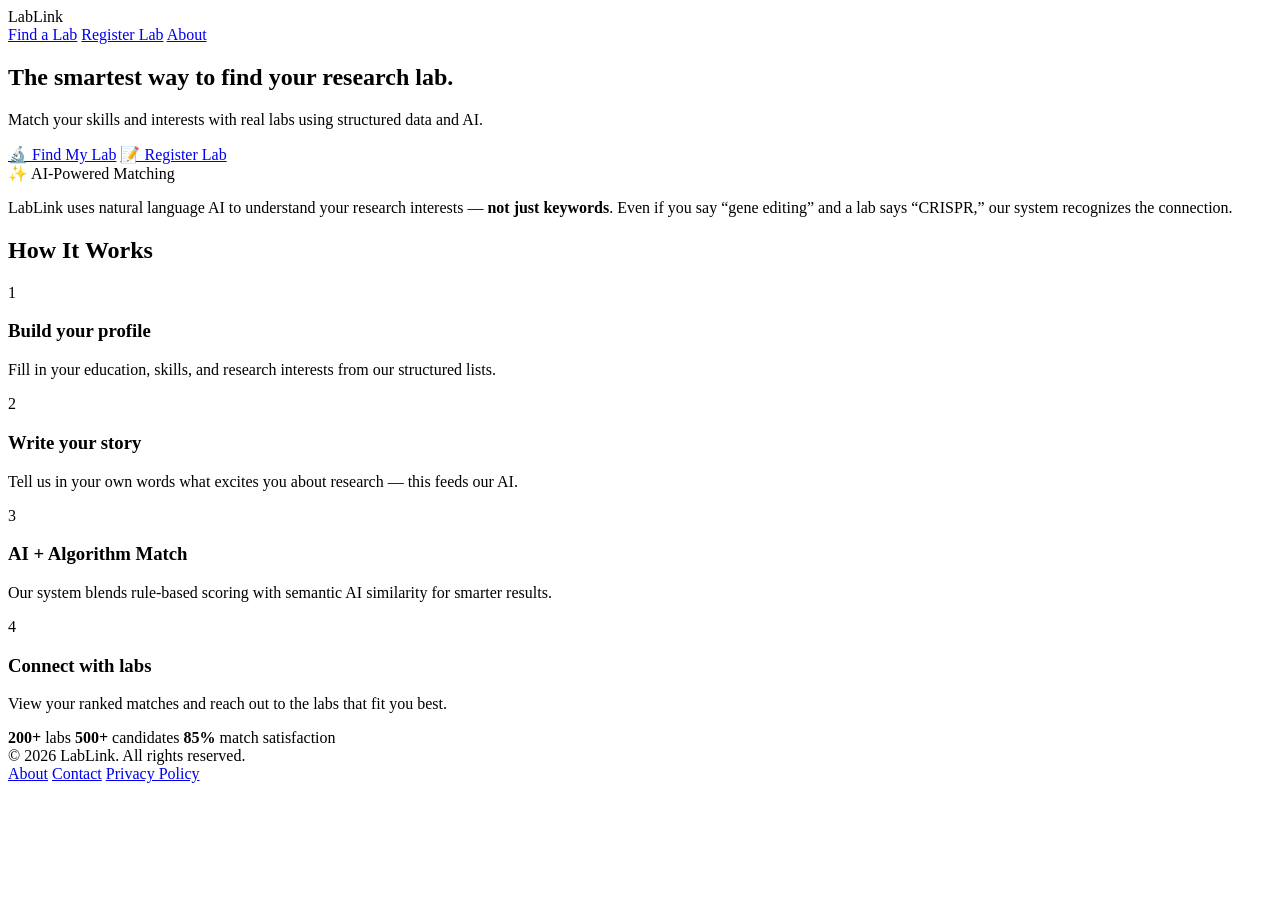
==== index.html @ e0b558b6 "Create index.html" ====
<!DOCTYPE html>
<html lang="en">
<head>
    <meta charset="UTF-8" />
    <meta name="viewport" content="width=device-width, initial-scale=1.0" />
    <title>LabLink – Smart Research Lab Matching</title>
    <link rel="stylesheet" href="styles/main.css" />
</head>
<body>

    <!-- ===== NAVIGATION ===== -->
    <header class="navbar">
        <div class="container nav-container">
            <div class="logo">LabLink</div>
            <nav>
                <a href="pages/candidate-profile.html" class="nav-link">Find a Lab</a>
                <a href="#" class="nav-link">Register Lab</a>
                <a href="#" class="nav-link">About</a>
            </nav>
        </div>
    </header>

    <!-- ===== HERO SECTION ===== -->
    <section class="hero">
        <div class="container hero-content">
            <h1>The smartest way to find your research lab.</h1>
            <p class="subheadline">Match your skills and interests with real labs using structured data and AI.</p>
            <div class="cta-group">
                <a href="pages/candidate-profile.html" class="btn btn-primary">🔬 Find My Lab</a>
                <a href="#" class="btn btn-outline">📝 Register Lab</a>
            </div>
        </div>
    </section>


    <section class="ai-callout">
        <div class="container">
            <div class="ai-badge">✨ AI-Powered Matching</div>
            <p class="ai-callout-text">
                LabLink uses natural language AI to understand your research interests — <strong>not just keywords</strong>.
                Even if you say “gene editing” and a lab says “CRISPR,” our system recognizes the connection.
            </p>
        </div>
    </section>


    <section class="how-it-works">
        <div class="container">
            <h2>How It Works</h2>
            <div class="steps-grid">

                <div class="step-card">
                    <div class="step-number">1</div>
                    <h3>Build your profile</h3>
                    <p>Fill in your education, skills, and research interests from our structured lists.</p>
                </div>

                <div class="step-card">
                    <div class="step-number">2</div>
                    <h3>Write your story</h3>
                    <p>Tell us in your own words what excites you about research — this feeds our AI.</p>
                </div>

                <div class="step-card">
                    <div class="step-number">3</div>
                    <h3>AI + Algorithm Match</h3>
                    <p>Our system blends rule-based scoring with semantic AI similarity for smarter results.</p>
                </div>

                <div class="step-card">
                    <div class="step-number">4</div>
                    <h3>Connect with labs</h3>
                    <p>View your ranked matches and reach out to the labs that fit you best.</p>
                </div>

            </div>
        </div>
    </section>

    <!-- ===== STATS BAR ===== -->
    <section class="stats-bar">
        <div class="container stats-grid">
            <span><strong>200+</strong> labs</span>
            <span><strong>500+</strong> candidates</span>
            <span><strong>85%</strong> match satisfaction</span>
        </div>
    </section>

    <!-- ===== FOOTER ===== -->
    <footer class="footer">
        <div class="container footer-content">
            <span>&copy; 2026 LabLink. All rights reserved.</span>
            <nav>
                <a href="#">About</a>
                <a href="#">Contact</a>
                <a href="#">Privacy Policy</a>
            </nav>
        </div>
    </footer>

</body>
</html>
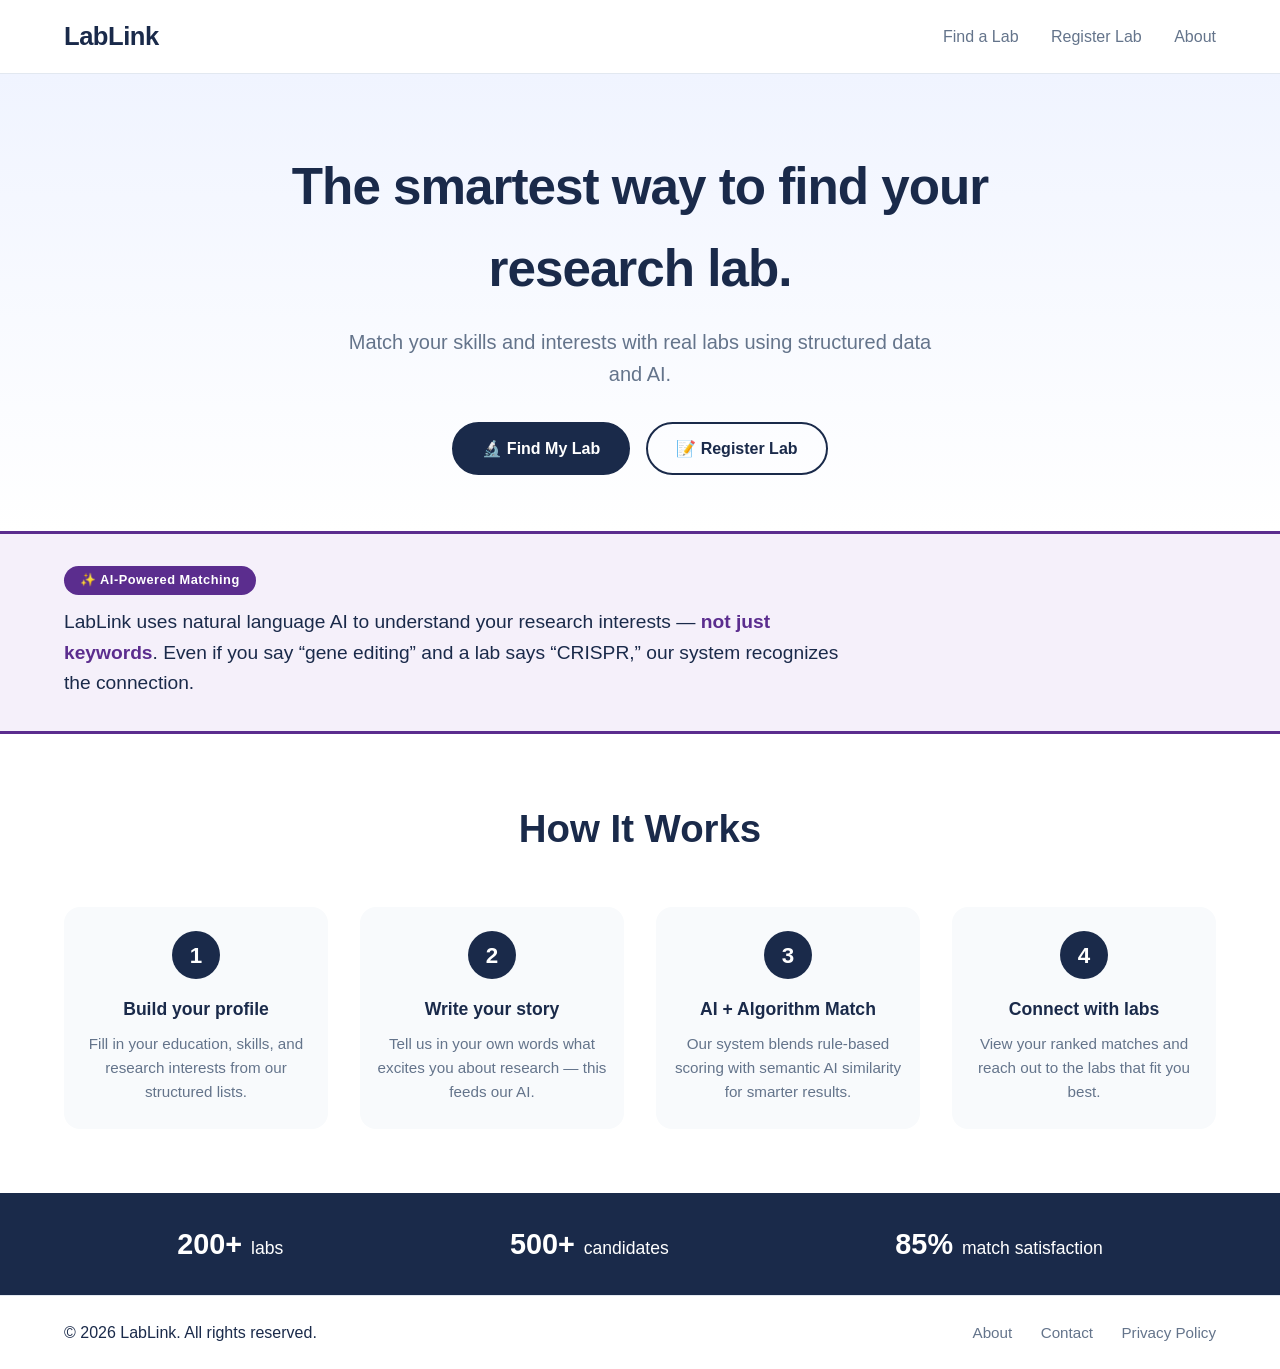
==== commit 8276bfee: "Update index.html" ====
--- a/index.html
+++ b/index.html
@@ -15,7 +15,7 @@
             <nav>
                 <a href="pages/candidate-profile.html" class="nav-link">Find a Lab</a>
                 <a href="#" class="nav-link">Register Lab</a>
-                <a href="#" class="nav-link">About</a>
+                  <a href="/about.html" class="nav-link">About</a>
             </nav>
         </div>
     </header>
--- a/styles/main.css
+++ b/styles/main.css
@@ -0,0 +1,823 @@
+/* ============================================================
+   LABLINK – STYLESHEET (W4D1 + D2 + D3)
+   Includes AI purple (#5B2D8E), three badges, pills, details, loading.
+   ============================================================ */
+
+:root {
+    --color-navy: #1A2A4A;
+    --color-teal: #0D9488;
+    --color-gold: #D4A02B;
+    --color-bg: #F8FAFC;
+    --color-ai: #5B2D8E;
+    --color-white: #ffffff;
+    --color-gray: #64748B;
+    --color-light-gray: #E2E8F0;
+    --font-base: -apple-system, BlinkMacSystemFont, 'Segoe UI', Roboto, sans-serif;
+}
+
+* {
+    margin: 0;
+    padding: 0;
+    box-sizing: border-box;
+}
+
+body {
+    font-family: var(--font-base);
+    background-color: var(--color-bg);
+    color: var(--color-navy);
+    line-height: 1.6;
+    display: flex;
+    flex-direction: column;
+    min-height: 100vh;
+}
+
+.container {
+    max-width: 1200px;
+    margin: 0 auto;
+    padding: 0 24px;
+}
+
+/* ----- Buttons ----- */
+.btn {
+    display: inline-block;
+    padding: 12px 28px;
+    border-radius: 40px;
+    font-weight: 600;
+    text-decoration: none;
+    cursor: pointer;
+    border: 2px solid transparent;
+    transition: all 0.2s ease;
+    font-size: 1rem;
+}
+.btn-primary {
+    background-color: var(--color-navy);
+    color: white;
+    border-color: var(--color-navy);
+}
+.btn-primary:hover {
+    background-color: #2c4270;  /* 悬停变暗 */
+}
+.btn-outline {
+    background-color: transparent;
+    color: var(--color-navy);
+    border-color: var(--color-navy);
+}
+.btn-outline:hover {
+    background-color: var(--color-navy);
+    color: white;
+}
+.btn-secondary {
+    background-color: var(--color-teal);
+    color: white;
+    border: none;
+    padding: 8px 18px;
+    border-radius: 30px;
+    font-weight: 600;
+}
+.btn-secondary:hover {
+    opacity: 0.85;
+}
+.btn-large {
+    padding: 16px 48px;
+    font-size: 1.2rem;
+}
+.btn-sm {
+    padding: 6px 16px;
+    font-size: 0.85rem;
+}
+
+/* ----- Navigation ----- */
+.navbar {
+    background: white;
+    padding: 16px 0;
+    border-bottom: 1px solid var(--color-light-gray);
+    box-shadow: 0 1px 4px rgba(0,0,0,0.04);
+}
+.nav-container {
+    display: flex;
+    justify-content: space-between;
+    align-items: center;
+}
+.logo {
+    font-size: 1.6rem;
+    font-weight: 700;
+    color: var(--color-navy);
+    letter-spacing: -0.5px;
+}
+.nav-link {
+    margin-left: 28px;
+    color: var(--color-gray);
+    text-decoration: none;
+    font-weight: 500;
+}
+.nav-link:hover,
+.nav-link.active {
+    color: var(--color-navy);
+}
+
+/* ----- Hero (首页) ----- */
+.hero {
+    padding: 72px 0 56px;
+    text-align: center;
+    background: linear-gradient(180deg, #f0f4ff 0%, white 100%);
+}
+.hero h1 {
+    font-size: 3.2rem;
+    font-weight: 800;
+    letter-spacing: -1px;
+    max-width: 800px;
+    margin: 0 auto 16px;
+}
+.subheadline {
+    font-size: 1.25rem;
+    color: var(--color-gray);
+    max-width: 600px;
+    margin: 0 auto 32px;
+}
+.cta-group {
+    display: flex;
+    gap: 16px;
+    justify-content: center;
+    flex-wrap: wrap;
+}
+
+/* ----- AI Callout ----- */
+.ai-callout {
+    background: #f5f0fa;
+    border-top: 3px solid var(--color-ai);
+    border-bottom: 3px solid var(--color-ai);
+    padding: 32px 0;
+    margin: 0;
+}
+.ai-badge {
+    display: inline-block;
+    background: var(--color-ai);
+    color: white;
+    font-weight: 700;
+    font-size: 0.8rem;
+    padding: 4px 16px;
+    border-radius: 30px;
+    letter-spacing: 0.5px;
+    margin-bottom: 12px;
+}
+.ai-callout-text {
+    font-size: 1.2rem;
+    max-width: 800px;
+    color: var(--color-navy);
+}
+.ai-callout-text strong {
+    color: var(--color-ai);
+}
+
+/* ----- How It Works (4 Steps) ----- */
+.how-it-works {
+    padding: 64px 0;
+    background: white;
+}
+.how-it-works h2 {
+    text-align: center;
+    font-size: 2.4rem;
+    margin-bottom: 48px;
+}
+.steps-grid {
+    display: grid;
+    grid-template-columns: repeat(4, 1fr);
+    gap: 32px;
+}
+.step-card {
+    text-align: center;
+    padding: 24px 16px;
+    border-radius: 16px;
+    background: var(--color-bg);
+    transition: transform 0.2s;
+}
+.step-card:hover {
+    transform: translateY(-4px);
+}
+.step-number {
+    width: 48px;
+    height: 48px;
+    border-radius: 50%;
+    background: var(--color-navy);
+    color: white;
+    display: flex;
+    align-items: center;
+    justify-content: center;
+    font-weight: 700;
+    font-size: 1.4rem;
+    margin: 0 auto 16px;
+}
+.step-card h3 {
+    font-size: 1.1rem;
+    margin-bottom: 8px;
+}
+.step-card p {
+    color: var(--color-gray);
+    font-size: 0.95rem;
+}
+
+/* ----- Stats Bar ----- */
+.stats-bar {
+    background: var(--color-navy);
+    color: white;
+    padding: 28px 0;
+}
+.stats-grid {
+    display: flex;
+    justify-content: space-around;
+    font-size: 1.1rem;
+}
+.stats-grid strong {
+    font-size: 1.8rem;
+    display: inline-block;
+    margin-right: 4px;
+}
+
+/* ----- Footer + AI Attribution ----- */
+.footer {
+    background: white;
+    border-top: 1px solid var(--color-light-gray);
+    padding: 24px 0;
+    margin-top: auto;
+}
+.footer-content {
+    display: flex;
+    justify-content: space-between;
+    align-items: center;
+    flex-wrap: wrap;
+    gap: 12px;
+}
+.footer-content nav a {
+    margin-left: 24px;
+    color: var(--color-gray);
+    text-decoration: none;
+    font-size: 0.95rem;
+}
+.footer-content nav a:hover {
+    color: var(--color-navy);
+}
+.ai-attribution {
+    color: var(--color-gray);
+    font-size: 0.9rem;
+}
+.ai-attribution strong {
+    color: var(--color-ai);
+}
+
+/* ============================================================
+   CANDIDATE PROFILE FORM (W4D1)
+   ============================================================ */
+.form-page {
+    padding: 40px 0 60px;
+    background: var(--color-bg);
+    flex: 1;
+}
+.form-container {
+    max-width: 900px;
+    margin: 0 auto;
+    background: white;
+    border-radius: 24px;
+    padding: 40px 48px;
+    box-shadow: 0 4px 20px rgba(0,0,0,0.06);
+}
+.form-container h1 {
+    font-size: 2.2rem;
+    margin-bottom: 4px;
+}
+.form-intro {
+    color: var(--color-gray);
+    margin-bottom: 32px;
+}
+.form-section {
+    border: none;
+    border-bottom: 1px solid var(--color-light-gray);
+    padding: 0 0 28px 0;
+    margin-bottom: 28px;
+}
+.form-section legend {
+    font-weight: 700;
+    font-size: 1.2rem;
+    padding: 0 4px 8px 0;
+    width: 100%;
+}
+.ai-section {
+    border-left: 4px solid var(--color-ai);
+    padding-left: 20px;
+    border-bottom: none;
+}
+.ai-badge-small {
+    background: var(--color-ai);
+    color: white;
+    font-size: 0.65rem;
+    font-weight: 700;
+    padding: 2px 10px;
+    border-radius: 30px;
+    margin-left: 10px;
+    vertical-align: middle;
+}
+.form-row {
+    display: grid;
+    grid-template-columns: 1fr 1fr;
+    gap: 24px;
+}
+.form-group {
+    display: flex;
+    flex-direction: column;
+    gap: 6px;
+    margin-bottom: 8px;
+}
+.form-group label {
+    font-weight: 600;
+    font-size: 0.95rem;
+}
+.form-group select,
+.form-group input[type="text"] {
+    padding: 10px 14px;
+    border: 2px solid var(--color-light-gray);
+    border-radius: 12px;
+    font-size: 1rem;
+    background: white;
+    transition: border 0.2s;
+}
+.form-group select:focus,
+.form-group input:focus {
+    outline: none;
+    border-color: var(--color-navy);
+}
+
+/* ----- AI Textarea (紫色边框) ----- */
+#researchStatement {
+    width: 100%;
+    min-height: 150px;
+    padding: 16px;
+    border: 2px solid var(--color-ai);
+    border-radius: 14px;
+    font-family: var(--font-base);
+    font-size: 1rem;
+    resize: vertical;
+    transition: box-shadow 0.2s;
+    background: #fcfaff;
+}
+#researchStatement:focus {
+    outline: none;
+    box-shadow: 0 0 0 4px rgba(91, 45, 142, 0.15);
+}
+.ai-hint {
+    color: var(--color-ai);
+    font-size: 0.875rem;
+    margin-top: 8px;
+    font-weight: 500;
+}
+
+/* Skill tags */
+.skill-input-row {
+    display: flex;
+    gap: 12px;
+    flex-wrap: wrap;
+    align-items: center;
+}
+.skill-input-row input {
+    flex: 2;
+    min-width: 160px;
+}
+.skill-input-row select {
+    flex: 1;
+    min-width: 120px;
+}
+.skill-tag-container {
+    display: flex;
+    flex-wrap: wrap;
+    gap: 10px;
+    margin: 12px 0 6px;
+}
+.skill-tag {
+    background: #eef2ff;
+    padding: 6px 14px 6px 18px;
+    border-radius: 40px;
+    font-size: 0.9rem;
+    font-weight: 500;
+    display: inline-flex;
+    align-items: center;
+    gap: 6px;
+}
+.skill-tag .skill-proficiency {
+    font-weight: 400;
+    color: var(--color-gray);
+}
+.skill-tag .remove-skill {
+    cursor: pointer;
+    font-weight: 700;
+    color: #b91c1c;
+    margin-left: 4px;
+    font-size: 1.1rem;
+}
+.radio-group {
+    display: flex;
+    flex-wrap: wrap;
+    gap: 16px;
+    padding-top: 4px;
+}
+.radio-group label {
+    font-weight: 400;
+    display: flex;
+    align-items: center;
+    gap: 6px;
+    cursor: pointer;
+}
+.form-actions {
+    margin-top: 12px;
+    text-align: center;
+}
+
+/* ============================================================
+   RESULTS PAGE (W4D2 + D3)
+   ============================================================ */
+.results-page {
+    padding: 40px 0 60px;
+    flex: 1;
+}
+.results-header h1 {
+    font-size: 2.2rem;
+    margin-bottom: 4px;
+}
+.results-toolbar {
+    display: flex;
+    justify-content: space-between;
+    align-items: center;
+    flex-wrap: wrap;
+    margin: 20px 0 24px;
+    padding: 12px 16px;
+    background: white;
+    border-radius: 12px;
+    border: 1px solid var(--color-light-gray);
+}
+.sort-group {
+    display: flex;
+    align-items: center;
+    gap: 12px;
+}
+.sort-group select {
+    padding: 6px 14px;
+    border-radius: 8px;
+    border: 1px solid var(--color-light-gray);
+    font-size: 0.95rem;
+}
+
+/* ----- Lab Cards Grid (2列) ----- */
+.lab-cards-grid {
+    display: grid;
+    grid-template-columns: 1fr 1fr;
+    gap: 24px;
+}
+.lab-card {
+    background: white;
+    border-radius: 16px;
+    padding: 20px 24px;
+    box-shadow: 0 2px 8px rgba(0,0,0,0.06);
+    border: 1px solid var(--color-light-gray);
+    transition: box-shadow 0.2s;
+    display: flex;
+    flex-direction: column;
+}
+.lab-card:hover {
+    box-shadow: 0 4px 16px rgba(0,0,0,0.10);
+}
+
+/* ----- 三色徽章行 (D2) ----- */
+.score-badge-row {
+    display: flex;
+    flex-wrap: wrap;
+    gap: 10px;
+    margin-bottom: 12px;
+    align-items: center;
+}
+.badge {
+    display: inline-block;
+    border-radius: 12px;
+    padding: 4px 12px;
+    font-size: 0.8rem;
+    font-weight: 600;
+    color: white;
+    white-space: nowrap;
+}
+.badge-teal {
+    background: var(--color-teal);
+}
+.badge-purple {
+    background: var(--color-ai);
+    position: relative;
+    cursor: help;
+}
+.badge-combined {
+    background: var(--color-navy);
+    border-radius: 16px;
+    padding: 6px 16px;
+    font-size: 1rem;
+    font-weight: 700;
+}
+
+/* ----- 紫色徽章 Tooltip (D2) ----- */
+.badge-purple .tooltip-icon {
+    margin-left: 4px;
+    font-size: 0.7rem;
+    opacity: 0.8;
+}
+.badge-purple .tooltip-text {
+    display: none;
+    position: absolute;
+    bottom: calc(100% + 8px);
+    left: 50%;
+    transform: translateX(-50%);
+    background: #1e293b;
+    color: white;
+    padding: 8px 14px;
+    border-radius: 8px;
+    font-size: 0.75rem;
+    font-weight: 400;
+    white-space: normal;
+    min-width: 220px;
+    max-width: 300px;
+    text-align: center;
+    z-index: 10;
+    box-shadow: 0 4px 12px rgba(0,0,0,0.2);
+}
+.badge-purple .tooltip-text::after {
+    content: '';
+    position: absolute;
+    top: 100%;
+    left: 50%;
+    transform: translateX(-50%);
+    border: 6px solid transparent;
+    border-top-color: #1e293b;
+}
+.badge-purple:hover .tooltip-text {
+    display: block;
+}
+
+/* ----- 卡片内容 ----- */
+.lab-name {
+    font-size: 1.2rem;
+    margin: 4px 0 6px;
+}
+.lab-meta {
+    display: flex;
+    flex-wrap: wrap;
+    gap: 8px 16px;
+    font-size: 0.9rem;
+    color: var(--color-gray);
+    margin-bottom: 8px;
+}
+.lab-skills {
+    font-size: 0.95rem;
+    margin-bottom: 12px;
+    color: var(--color-navy);
+}
+.card-actions {
+    margin-top: auto;
+    display: flex;
+    gap: 12px;
+}
+
+/* ----- Pill 药丸标签 (D3) ----- */
+.pill {
+    display: inline-block;
+    background: #eef2ff;
+    color: var(--color-navy);
+    padding: 2px 12px;
+    border-radius: 40px;
+    font-size: 0.8rem;
+    font-weight: 500;
+}
+.field-pill {
+    background: var(--color-navy);
+    color: white;
+}
+.pill-container {
+    display: flex;
+    flex-wrap: wrap;
+    gap: 6px;
+    margin-top: 4px;
+}
+
+/* ----- “Why this match?” 折叠区 (D3) ----- */
+.why-match-details {
+    margin-top: 14px;
+    border-top: 1px dashed var(--color-light-gray);
+    padding-top: 12px;
+}
+.why-match-details summary {
+    cursor: pointer;
+    font-weight: 600;
+    color: var(--color-navy);
+    padding: 4px 0;
+    user-select: none;
+}
+.why-match-details summary:hover {
+    color: var(--color-ai);
+}
+.why-match-grid {
+    display: grid;
+    grid-template-columns: 1fr 1fr;
+    gap: 20px;
+    margin-top: 12px;
+    padding: 16px;
+    background: var(--color-bg);
+    border-radius: 12px;
+}
+.why-heading {
+    font-size: 0.95rem;
+    margin-bottom: 6px;
+}
+.teal-heading {
+    color: var(--color-teal);
+}
+.purple-heading {
+    color: var(--color-ai);
+}
+.why-list {
+    list-style: none;
+    padding: 0;
+    font-size: 0.9rem;
+}
+.why-list li {
+    padding: 2px 0;
+    border-bottom: 1px solid #eef2f6;
+}
+.why-list li:last-child {
+    border-bottom: none;
+}
+.ai-percent {
+    font-size: 1.1rem;
+    margin: 4px 0;
+}
+.ai-reason {
+    font-size: 0.95rem;
+    color: var(--color-gray);
+    line-height: 1.5;
+}
+
+/* ----- 加载状态 (D3) ----- */
+.loading-state {
+    text-align: center;
+    padding: 60px 20px;
+}
+.spinner {
+    border: 4px solid var(--color-light-gray);
+    border-top: 4px solid var(--color-ai);
+    border-radius: 50%;
+    width: 48px;
+    height: 48px;
+    animation: spin 1s linear infinite;
+    margin: 0 auto 16px;
+}
+@keyframes spin {
+    0% { transform: rotate(0deg); }
+    100% { transform: rotate(360deg); }
+}
+.loading-sub {
+    font-size: 0.9rem;
+    color: var(--color-gray);
+}
+
+/* ----- 空状态 (D3) ----- */
+.empty-state {
+    text-align: center;
+    padding: 60px 20px;
+    background: white;
+    border-radius: 16px;
+    border: 1px solid var(--color-light-gray);
+}
+.empty-state p {
+    font-size: 1.2rem;
+    margin-bottom: 8px;
+}
+.empty-hint {
+    font-size: 1rem;
+    color: var(--color-gray);
+    margin-bottom: 20px;
+}
+
+/* ============================================================
+   LAB PROFILE PAGE (W4D2)
+   ============================================================ */
+.lab-profile-page {
+    padding: 32px 0 60px;
+    flex: 1;
+}
+.back-nav {
+    margin-bottom: 24px;
+}
+.back-link {
+    color: var(--color-gray);
+    text-decoration: none;
+    font-weight: 500;
+}
+.back-link:hover {
+    color: var(--color-navy);
+}
+
+.lab-header {
+    margin-bottom: 28px;
+}
+.lab-header h1 {
+    font-size: 2.4rem;
+    margin-bottom: 4px;
+}
+.lab-header-meta {
+    display: flex;
+    flex-wrap: wrap;
+    gap: 8px 20px;
+    color: var(--color-gray);
+    font-size: 1rem;
+    align-items: center;
+}
+
+.profile-section {
+    background: white;
+    border-radius: 16px;
+    padding: 24px 28px;
+    margin-bottom: 20px;
+    border: 1px solid var(--color-light-gray);
+}
+.profile-section h2 {
+    font-size: 1.3rem;
+    margin-bottom: 12px;
+}
+.lab-description-text {
+    font-size: 1.05rem;
+    line-height: 1.7;
+    color: #1e293b;
+}
+.info-grid {
+    display: grid;
+    grid-template-columns: 1fr 1fr;
+    gap: 16px 32px;
+}
+.info-grid strong {
+    display: block;
+    font-weight: 600;
+    margin-bottom: 2px;
+    font-size: 0.9rem;
+    color: var(--color-gray);
+}
+
+/* 分数栏 (底部) */
+.score-section {
+    border-left: 4px solid var(--color-ai);
+}
+.score-badge-row-large .badge {
+    font-size: 1rem;
+    padding: 6px 18px;
+}
+.score-badge-row-large .badge-combined {
+    font-size: 1.2rem;
+    padding: 8px 22px;
+}
+.score-hint {
+    margin-top: 12px;
+    font-size: 0.9rem;
+    color: var(--color-gray);
+}
+.score-hint a {
+    color: var(--color-ai);
+    text-decoration: none;
+}
+.score-hint a:hover {
+    text-decoration: underline;
+}
+
+.profile-actions {
+    display: flex;
+    gap: 16px;
+    margin-top: 28px;
+    flex-wrap: wrap;
+}
+
+/* ============================================================
+   RESPONSIVE (D3: 375px 适配)
+   ============================================================ */
+@media (max-width: 768px) {
+    .hero h1 { font-size: 2.2rem; }
+    .steps-grid { grid-template-columns: 1fr 1fr; }
+    .form-row { grid-template-columns: 1fr; }
+    .form-container { padding: 24px 18px; }
+    .stats-grid { flex-direction: column; align-items: center; gap: 8px; }
+    .footer-content { flex-direction: column; text-align: center; }
+    .footer-content nav a { margin: 0 12px; }
+    .lab-cards-grid { grid-template-columns: 1fr; }  /* 结果页单列 */
+    .why-match-grid { grid-template-columns: 1fr; }   /* 折叠区单列 */
+    .info-grid { grid-template-columns: 1fr; }        /* 详情页单列 */
+    .results-toolbar { flex-direction: column; gap: 12px; align-items: stretch; }
+    .lab-header h1 { font-size: 1.8rem; }
+}
+
+@media (max-width: 480px) {
+    .steps-grid { grid-template-columns: 1fr; }
+    .cta-group { flex-direction: column; align-items: center; }
+    .nav-container { flex-wrap: wrap; gap: 12px; }
+    .score-badge-row { gap: 6px; }
+    .badge { font-size: 0.7rem; padding: 2px 10px; }
+    .badge-combined { font-size: 0.85rem; padding: 4px 12px; }
+    .profile-section { padding: 16px; }
+    .score-badge-row-large .badge { font-size: 0.85rem; padding: 4px 12px; }
+}
